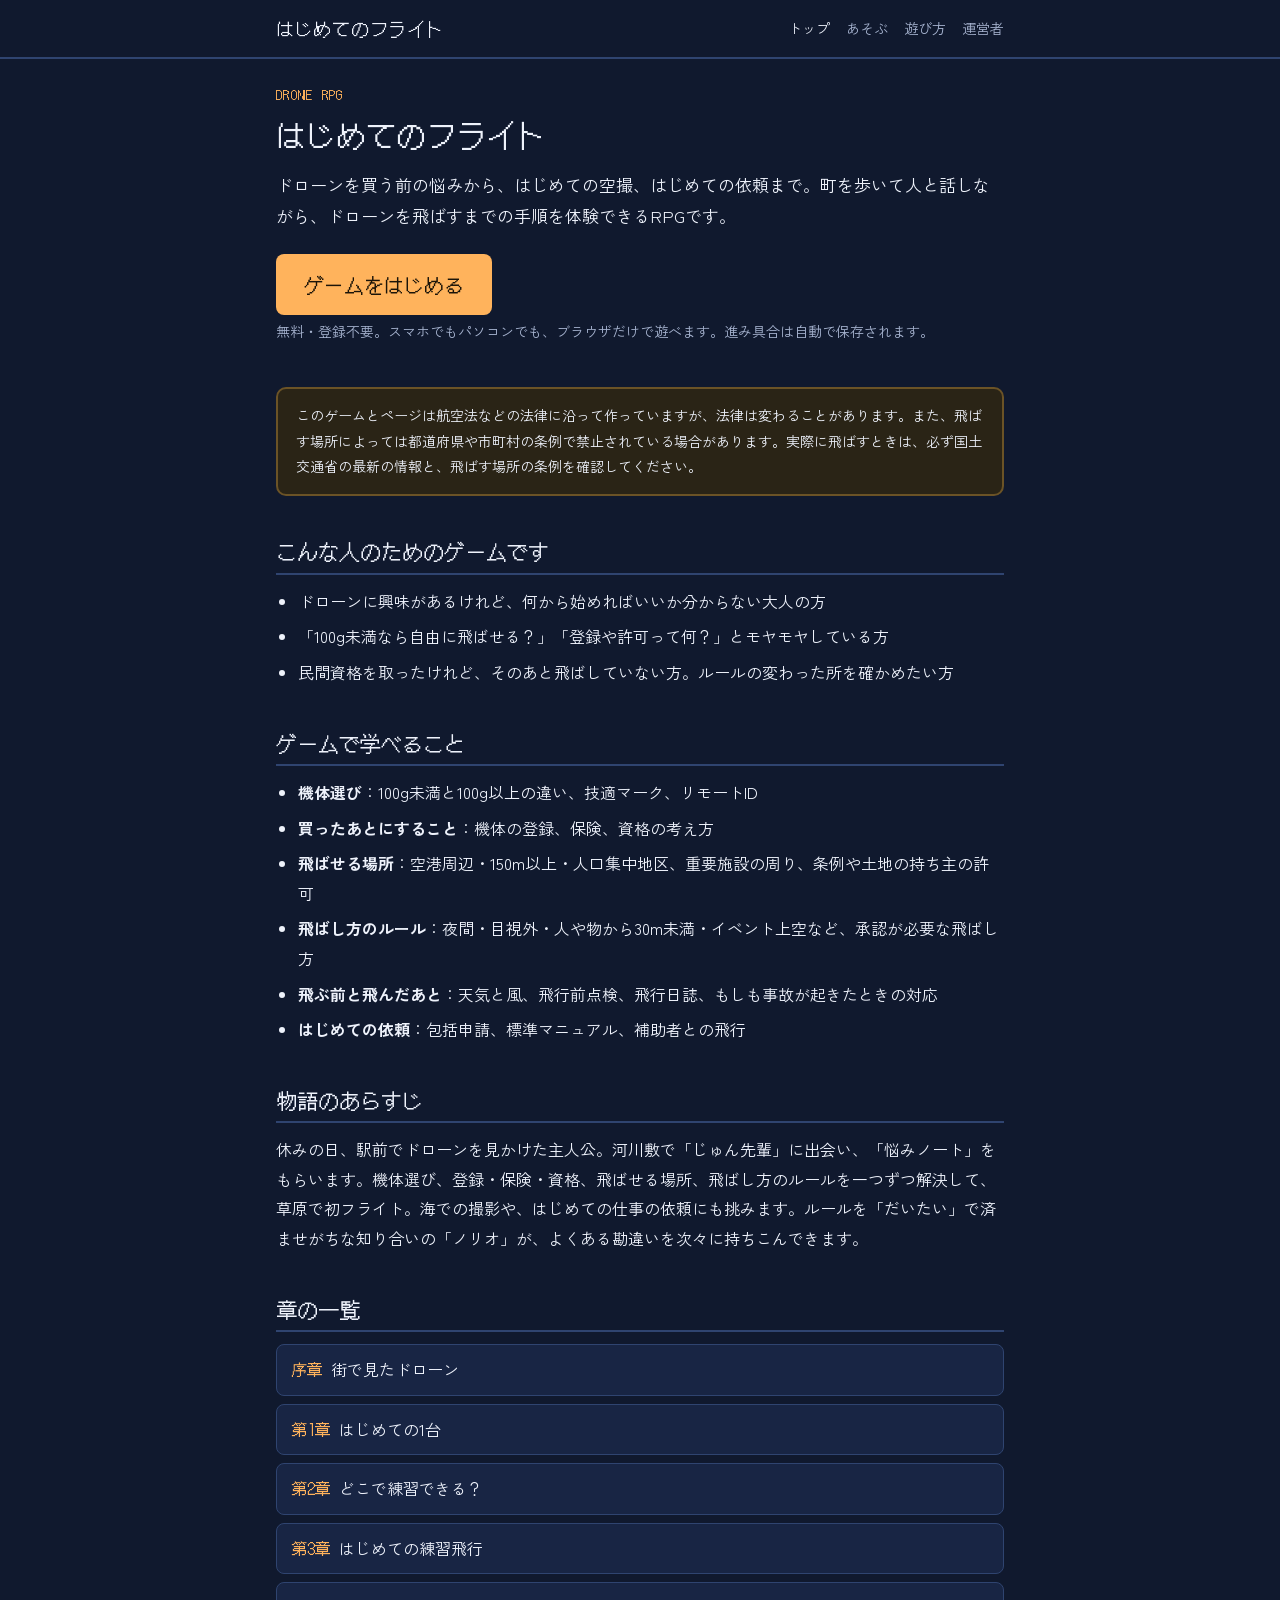
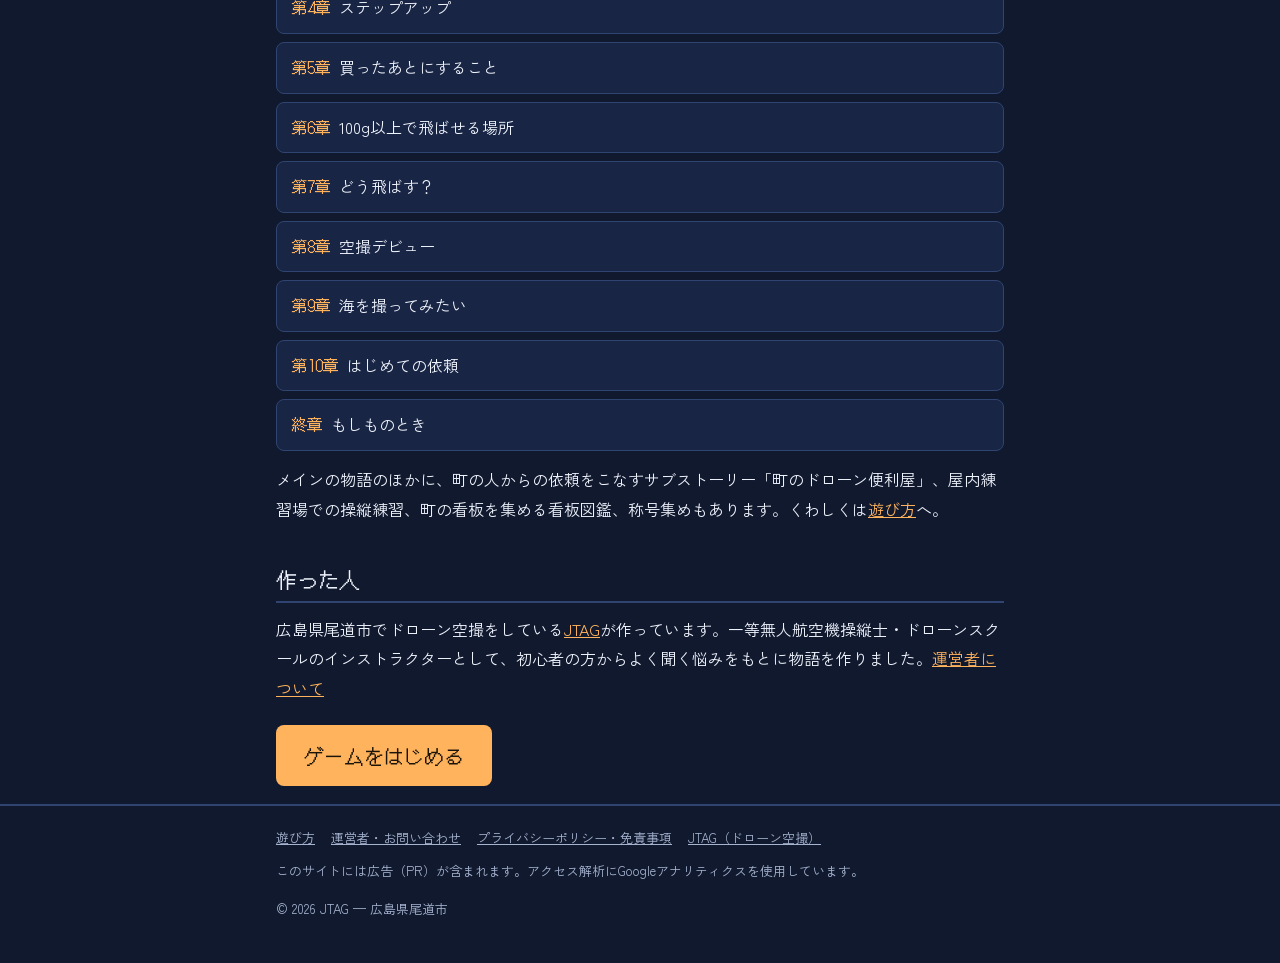
==== public/index.html @ 224a74e0 "ゲーム公開用リポジトリの初期構成（紹介・遊び方・運営者・プライバシーポリシー、Cloudflare Pages 用） Co-Authored-By: Claude Opus 5.5 (1M conte" ====
<!DOCTYPE html>
<html lang="ja">
<head>
<meta charset="UTF-8">
<meta name="viewport" content="width=device-width, initial-scale=1.0">
<title>はじめてのフライト｜ドローンのルールを学べるRPG</title>
<meta name="description" content="ドローンを買う前の悩みから初フライトまでを、RPGで体験しながら学べる無料のブラウザゲーム。機体選び・登録・飛ばせる場所・飛ばし方のルール・飛行前点検を、遊びながら身につけます。">
<link rel="canonical" href="https://game.jtag-works.jp/">
<meta property="og:type" content="website">
<meta property="og:site_name" content="はじめてのフライト">
<meta property="og:locale" content="ja_JP">
<meta property="og:url" content="https://game.jtag-works.jp/">
<meta property="og:title" content="はじめてのフライト｜ドローンのルールを学べるRPG">
<meta property="og:description" content="ドローンを買う前の悩みから初フライトまでを、RPGで体験しながら学べる無料のブラウザゲーム。機体選び・登録・飛ばせる場所・飛ばし方のルール・飛行前点検を、遊びながら身につけます。">
<link rel="icon" href="favicon.svg" type="image/svg+xml">
<link rel="preconnect" href="https://fonts.googleapis.com">
<link rel="preconnect" href="https://fonts.gstatic.com" crossorigin>
<link rel="stylesheet" href="https://fonts.googleapis.com/css2?family=DotGothic16&family=Zen+Kaku+Gothic+New:wght@400;500;700&display=swap">
<link rel="stylesheet" href="site.css?v=1">
<!-- AdSense: 審査用・広告用のコードを受け取ったら、ここに貼る（docs/publish-steps.md の 5） -->
<script src="analytics.js?v=1"></script>
</head>
<body>
<header class="top">
  <div class="wrap">
    <a class="brand" href="index.html">はじめてのフライト</a>
    <nav aria-label="メニュー">
      <a href="index.html" aria-current="page">トップ</a>
      <a href="play.html">あそぶ</a>
      <a href="how-to-play.html">遊び方</a>
      <a href="about.html">運営者</a>
    </nav>
  </div>
</header>
<main class="wrap">
<section class="hero">
  <p class="sky">DRONE RPG</p>
  <h1>はじめてのフライト</h1>
  <p class="lead">ドローンを買う前の悩みから、はじめての空撮、はじめての依頼まで。町を歩いて人と話しながら、ドローンを飛ばすまでの手順を体験できるRPGです。</p>
  <a class="play" href="play.html">ゲームをはじめる</a>
  <p class="dim">無料・登録不要。スマホでもパソコンでも、ブラウザだけで遊べます。進み具合は自動で保存されます。</p>
</section>

<div class="notice">このゲームとページは航空法などの法律に沿って作っていますが、法律は変わることがあります。また、飛ばす場所によっては都道府県や市町村の条例で禁止されている場合があります。実際に飛ばすときは、必ず国土交通省の最新の情報と、飛ばす場所の条例を確認してください。</div>

<h2>こんな人のためのゲームです</h2>
<ul>
  <li>ドローンに興味があるけれど、何から始めればいいか分からない大人の方</li>
  <li>「100g未満なら自由に飛ばせる？」「登録や許可って何？」とモヤモヤしている方</li>
  <li>民間資格を取ったけれど、そのあと飛ばしていない方。ルールの変わった所を確かめたい方</li>
</ul>

<h2>ゲームで学べること</h2>
<ul>
  <li><b>機体選び</b>：100g未満と100g以上の違い、技適マーク、リモートID</li>
  <li><b>買ったあとにすること</b>：機体の登録、保険、資格の考え方</li>
  <li><b>飛ばせる場所</b>：空港周辺・150m以上・人口集中地区、重要施設の周り、条例や土地の持ち主の許可</li>
  <li><b>飛ばし方のルール</b>：夜間・目視外・人や物から30m未満・イベント上空など、承認が必要な飛ばし方</li>
  <li><b>飛ぶ前と飛んだあと</b>：天気と風、飛行前点検、飛行日誌、もしも事故が起きたときの対応</li>
  <li><b>はじめての依頼</b>：包括申請、標準マニュアル、補助者との飛行</li>
</ul>

<h2>物語のあらすじ</h2>
<p>休みの日、駅前でドローンを見かけた主人公。河川敷で「じゅん先輩」に出会い、「悩みノート」をもらいます。機体選び、登録・保険・資格、飛ばせる場所、飛ばし方のルールを一つずつ解決して、草原で初フライト。海での撮影や、はじめての仕事の依頼にも挑みます。ルールを「だいたい」で済ませがちな知り合いの「ノリオ」が、よくある勘違いを次々に持ちこんできます。</p>

<h2>章の一覧</h2>
<ol class="chapters">
  <li><b>序章</b>街で見たドローン</li>
  <li><b>第1章</b>はじめての1台</li>
  <li><b>第2章</b>どこで練習できる？</li>
  <li><b>第3章</b>はじめての練習飛行</li>
  <li><b>第4章</b>ステップアップ</li>
  <li><b>第5章</b>買ったあとにすること</li>
  <li><b>第6章</b>100g以上で飛ばせる場所</li>
  <li><b>第7章</b>どう飛ばす？</li>
  <li><b>第8章</b>空撮デビュー</li>
  <li><b>第9章</b>海を撮ってみたい</li>
  <li><b>第10章</b>はじめての依頼</li>
  <li><b>終章</b>もしものとき</li>
</ol>
<p>メインの物語のほかに、町の人からの依頼をこなすサブストーリー「町のドローン便利屋」、屋内練習場での操縦練習、町の看板を集める看板図鑑、称号集めもあります。くわしくは<a href="how-to-play.html">遊び方</a>へ。</p>

<h2>作った人</h2>
<p>広島県尾道市でドローン空撮をしている<a href="https://jtag-works.jp/">JTAG</a>が作っています。一等無人航空機操縦士・ドローンスクールのインストラクターとして、初心者の方からよく聞く悩みをもとに物語を作りました。<a href="about.html">運営者について</a></p>

<p><a class="play" href="play.html">ゲームをはじめる</a></p>
</main>
<footer class="foot">
  <div class="wrap">
    <nav aria-label="サイト情報">
      <a href="how-to-play.html">遊び方</a>
      <a href="about.html">運営者・お問い合わせ</a>
      <a href="privacy.html">プライバシーポリシー・免責事項</a>
      <a href="https://jtag-works.jp/">JTAG（ドローン空撮）</a>
    </nav>
    <p>このサイトには広告（PR）が含まれます。アクセス解析にGoogleアナリティクスを使用しています。</p>
    <p>© 2026 JTAG — 広島県尾道市</p>
  </div>
</footer>
</body>
</html>
---- public/site.css ----
/* 紹介・遊び方・運営者・プライバシーポリシーのページ用（ゲーム画面と同じ「夕方の空」の色） */
:root {
  --sky: #10192e; --sky-2: #182544; --line: #2f4470;
  --ink: #eef2fb; --ink-dim: #a7b4d0; --sun: #ffb35c;
  --pixel: 'DotGothic16', 'Zen Kaku Gothic New', 'Hiragino Sans', sans-serif;
  --body: 'Zen Kaku Gothic New', 'Hiragino Sans', 'Yu Gothic', sans-serif;
  color-scheme: dark;
}
* { box-sizing: border-box; }
body { margin: 0; background: var(--sky); color: var(--ink); font-family: var(--body); font-size: 16px; line-height: 1.85; }
a { color: var(--sun); }
.wrap { max-width: 760px; margin: 0 auto; padding: 0 16px; }
.top { border-bottom: 2px solid var(--line); }
.top .wrap { display: flex; flex-wrap: wrap; align-items: center; justify-content: space-between; gap: 8px 16px; padding-block: 12px; }
.brand { font-family: var(--pixel); font-size: 18px; color: var(--ink); text-decoration: none; letter-spacing: .04em; }
.top nav { display: flex; flex-wrap: wrap; gap: 4px 16px; font-size: 14px; }
.top nav a { color: var(--ink-dim); text-decoration: none; }
.top nav a:hover, .top nav a[aria-current] { color: var(--ink); }
main { padding-block: 32px 48px; }
h1, h2, h3 { font-family: var(--pixel); font-weight: 400; line-height: 1.45; text-wrap: balance; }
h1 { font-size: 30px; margin: 0 0 12px; }
h2 { font-size: 21px; margin: 40px 0 12px; padding-bottom: 6px; border-bottom: 2px solid var(--line); }
h3 { font-size: 17px; margin: 24px 0 6px; color: var(--sun); }
p { margin: 0 0 14px; }
ul, ol { margin: 0 0 14px; padding-left: 1.4em; }
li { margin-bottom: 6px; }
.lead { font-size: 17px; }
.dim { color: var(--ink-dim); font-size: 14px; }
.panel { background: var(--sky-2); border: 2px solid var(--line); border-radius: 10px; padding: 16px 18px; margin: 20px 0; }
.notice { background: #2a2416; border: 2px solid #6b5326; border-radius: 10px; padding: 14px 18px; font-size: 14px; margin: 20px 0; }
.play { display: inline-block; font-family: var(--pixel); font-size: 20px; background: var(--sun); color: #1b1408; text-decoration: none; padding: 12px 28px; border-radius: 8px; margin: 8px 0 4px; }
.play:hover { filter: brightness(1.08); }
.hero { padding: 24px 0 8px; }
.hero .sky { font-family: var(--pixel); color: var(--sun); letter-spacing: .1em; font-size: 13px; margin-bottom: 6px; }
table { border-collapse: collapse; width: 100%; font-size: 15px; margin: 0 0 14px; }
th, td { border: 1px solid var(--line); padding: 8px 10px; text-align: left; vertical-align: top; }
th { background: var(--sky-2); font-weight: 500; white-space: nowrap; }
.chapters { list-style: none; padding: 0; display: grid; gap: 8px; }
.chapters li { background: var(--sky-2); border: 1px solid var(--line); border-radius: 8px; padding: 10px 14px; margin: 0; }
.chapters b { font-family: var(--pixel); font-weight: 400; color: var(--sun); margin-right: 8px; }
.foot { border-top: 2px solid var(--line); font-size: 13px; color: var(--ink-dim); }
.foot .wrap { padding-block: 20px 28px; }
.foot nav { display: flex; flex-wrap: wrap; gap: 4px 16px; margin-bottom: 8px; }
.foot a { color: var(--ink-dim); }
@media (max-width: 480px) { h1 { font-size: 25px; } h2 { font-size: 19px; } th { white-space: normal; } }
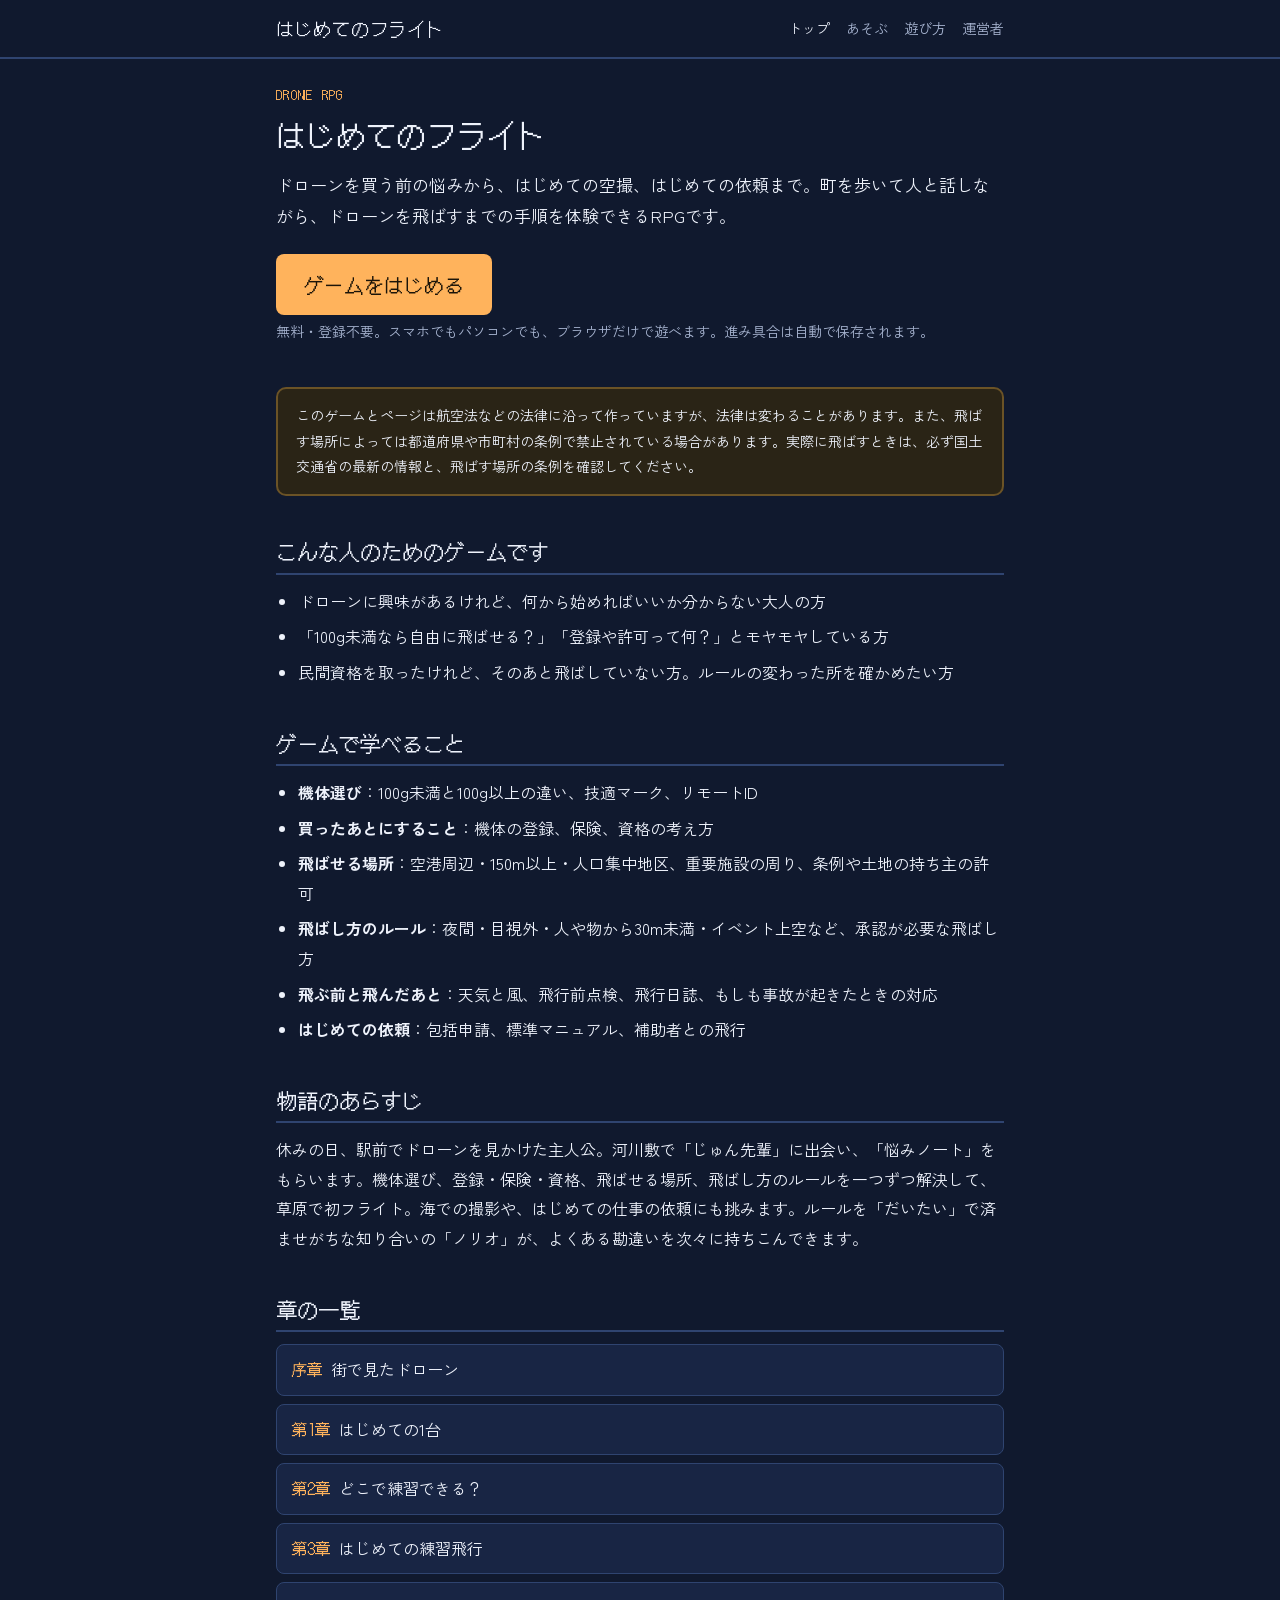
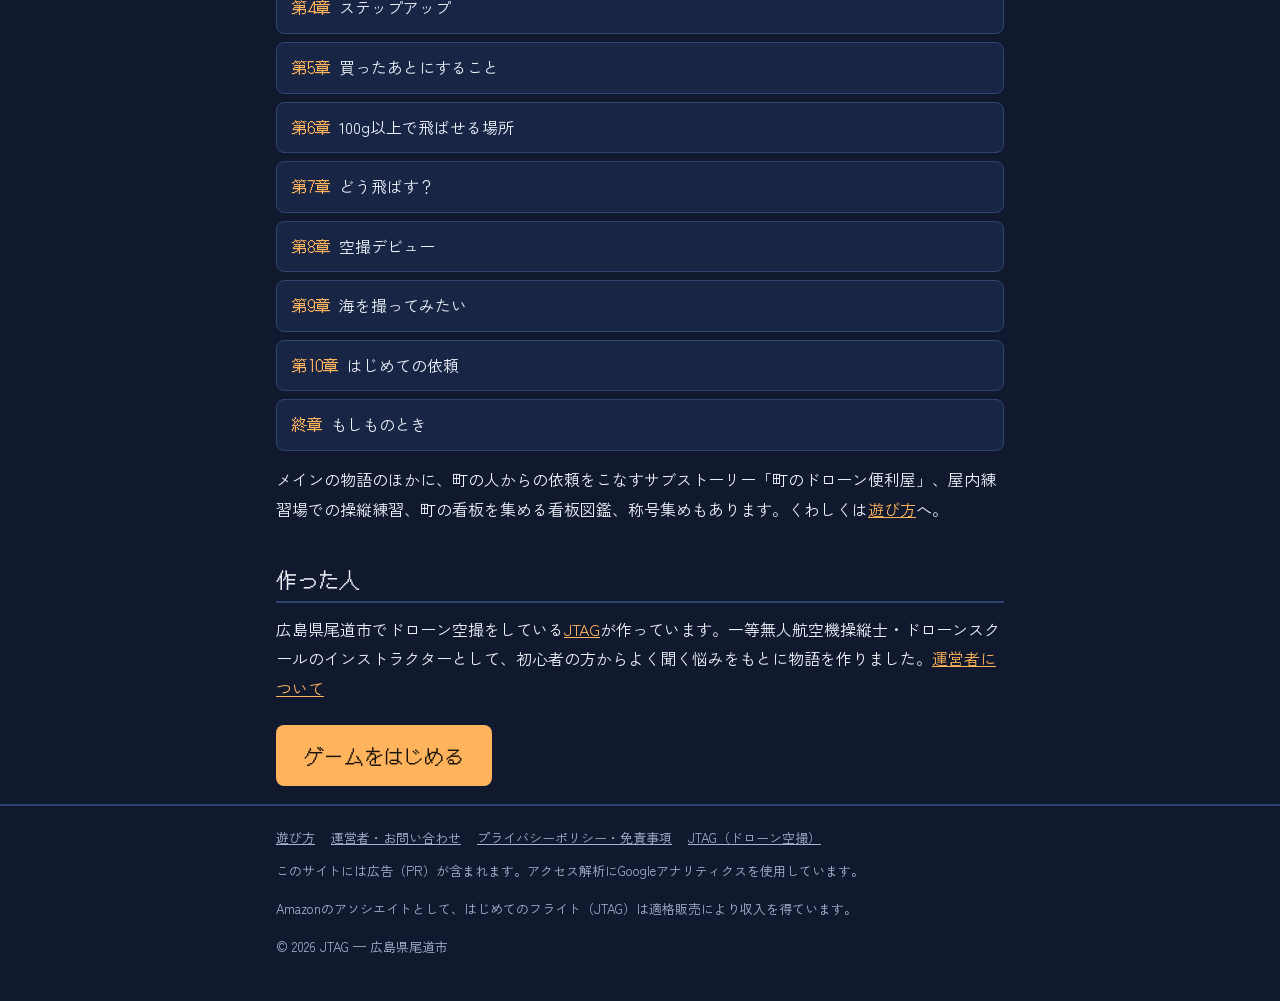
==== commit 0efd4c12: "室内練習機のAmazonリンクを反映し、アソシエイトの定型文を追加 Co-Authored-By: Claude Opus 5.5 (1M context) <noreply@anthropic.co" ====
--- a/public/index.html
+++ b/public/index.html
@@ -94,6 +94,7 @@
       <a href="https://jtag-works.jp/">JTAG（ドローン空撮）</a>
     </nav>
     <p>このサイトには広告（PR）が含まれます。アクセス解析にGoogleアナリティクスを使用しています。</p>
+    <p>Amazonのアソシエイトとして、はじめてのフライト（JTAG）は適格販売により収入を得ています。</p>
     <p>© 2026 JTAG — 広島県尾道市</p>
   </div>
 </footer>
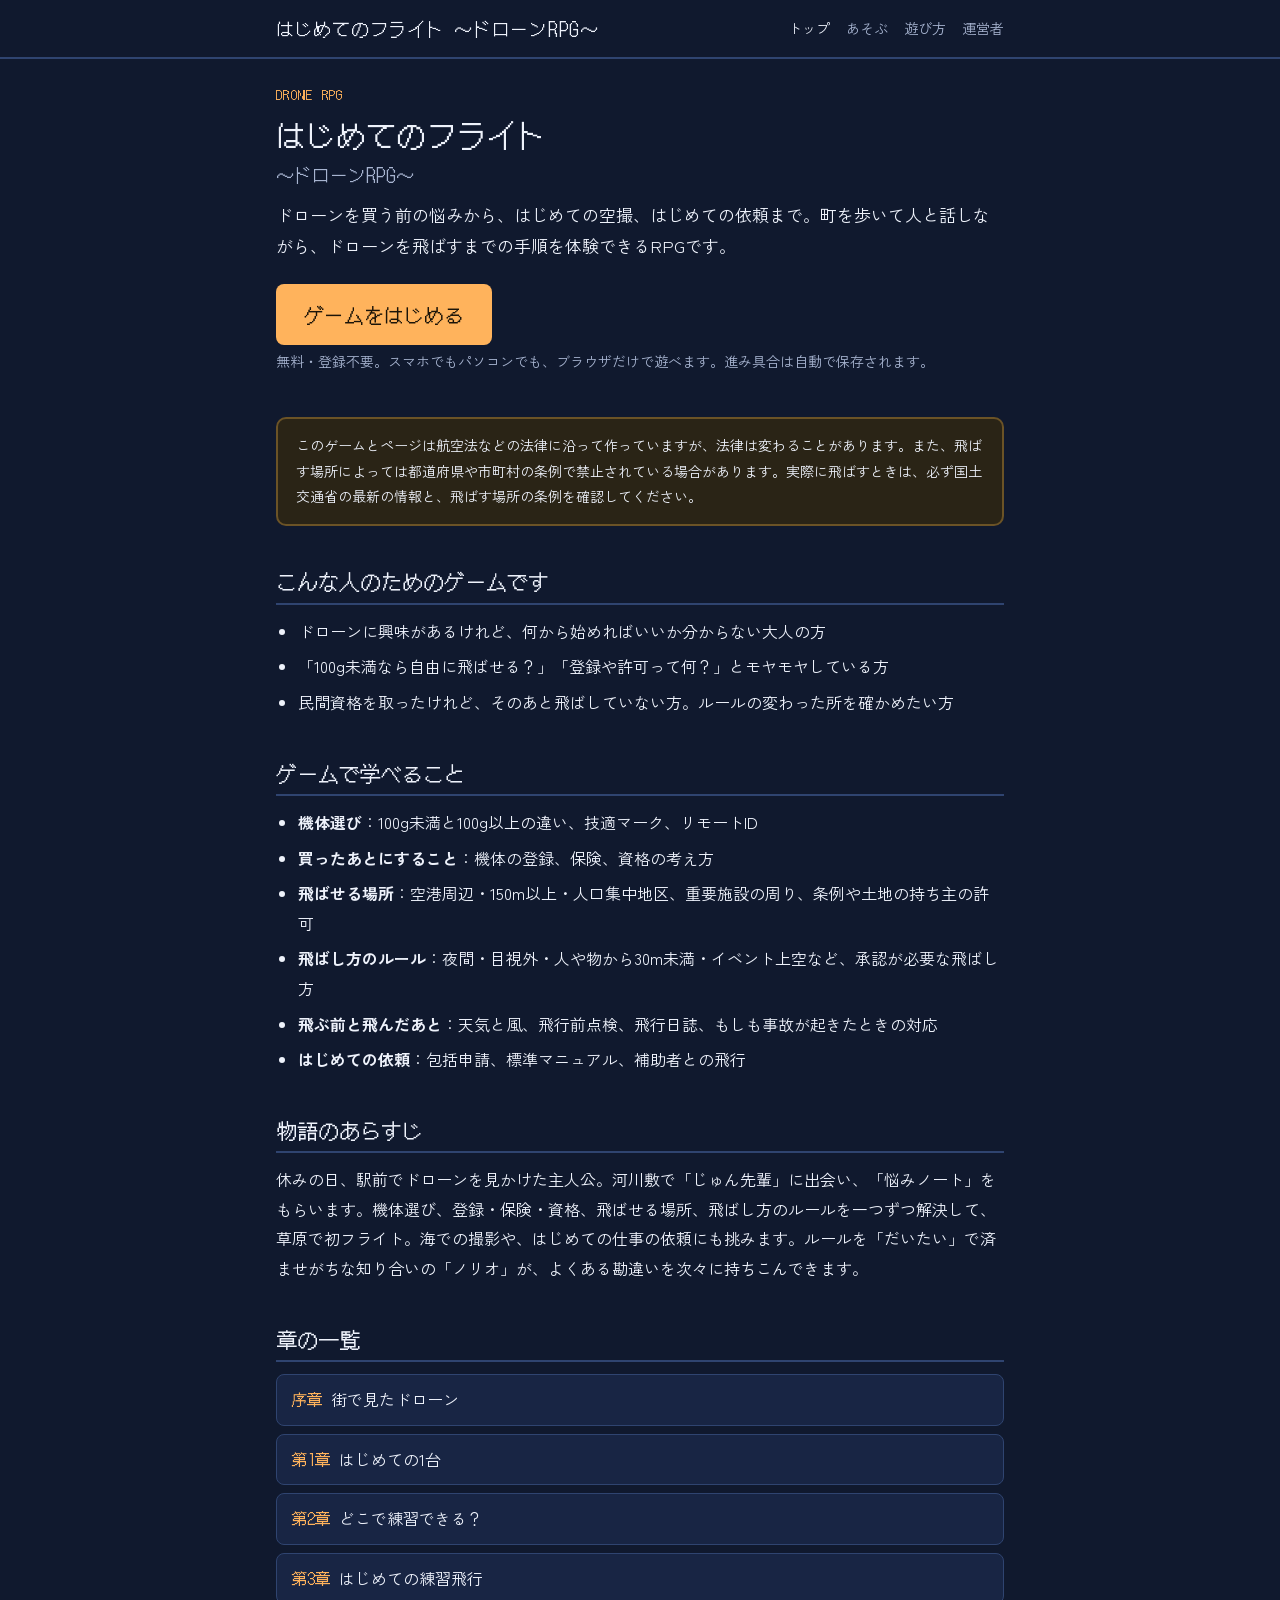
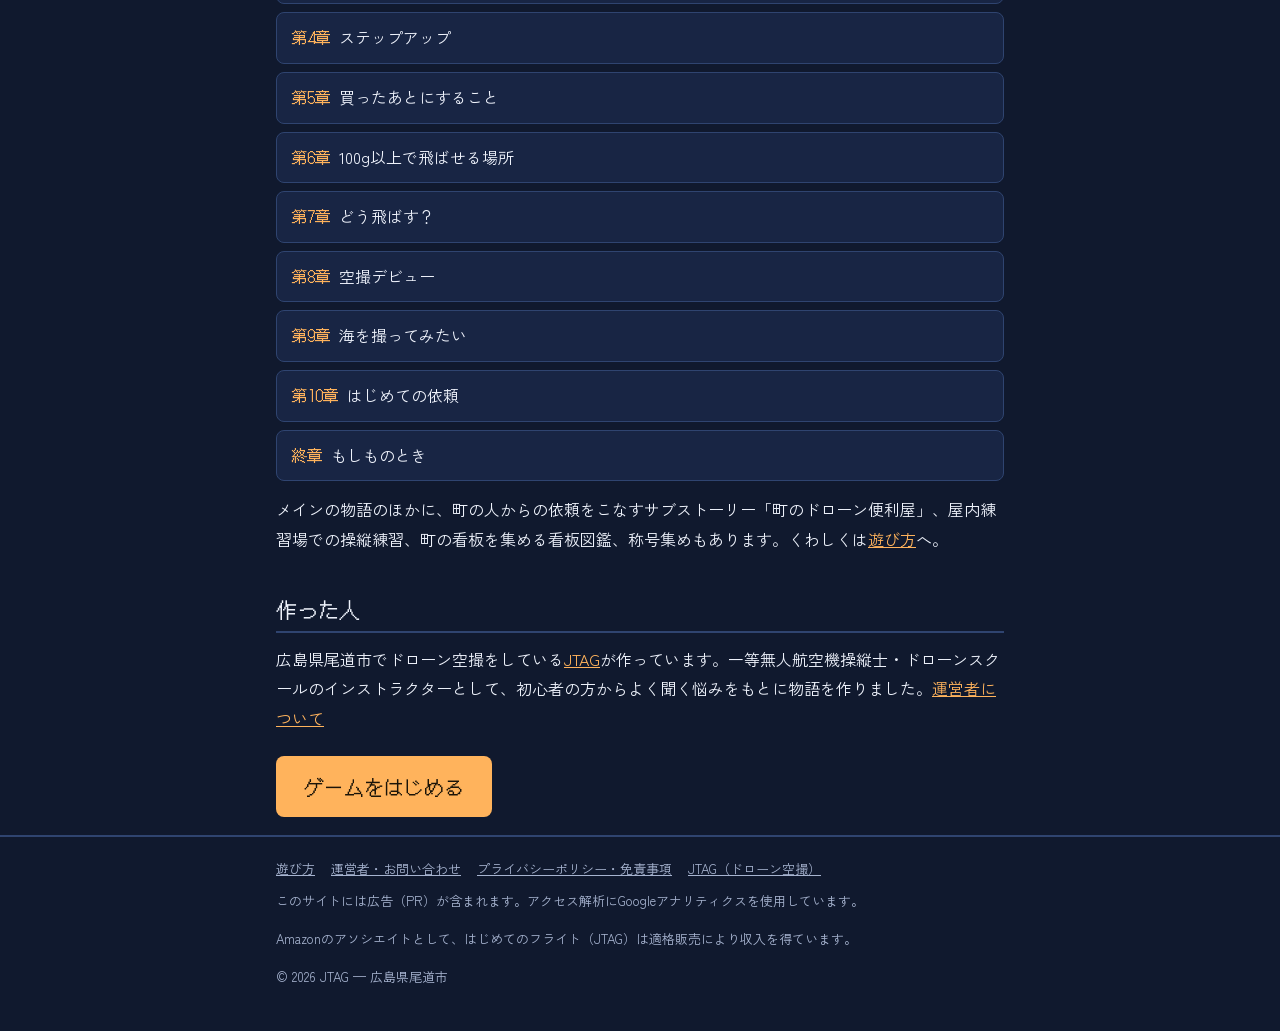
==== commit e6761487: "v1.8.1：タイトルを「はじめてのフライト 〜ドローンRPG〜」に。説明ページの表記もそろえる Co-Authored-By: Claude Opus 5.5 (1M context) <norep" ====
--- a/public/index.html
+++ b/public/index.html
@@ -3,27 +3,27 @@
 <head>
 <meta charset="UTF-8">
 <meta name="viewport" content="width=device-width, initial-scale=1.0">
-<title>はじめてのフライト｜ドローンのルールを学べるRPG</title>
+<title>はじめてのフライト 〜ドローンRPG〜｜ドローンのルールを学べるゲーム</title>
 <meta name="description" content="ドローンを買う前の悩みから初フライトまでを、RPGで体験しながら学べる無料のブラウザゲーム。機体選び・登録・飛ばせる場所・飛ばし方のルール・飛行前点検を、遊びながら身につけます。">
 <link rel="canonical" href="https://game.jtag-works.jp/">
 <meta property="og:type" content="website">
-<meta property="og:site_name" content="はじめてのフライト">
+<meta property="og:site_name" content="はじめてのフライト 〜ドローンRPG〜">
 <meta property="og:locale" content="ja_JP">
 <meta property="og:url" content="https://game.jtag-works.jp/">
-<meta property="og:title" content="はじめてのフライト｜ドローンのルールを学べるRPG">
+<meta property="og:title" content="はじめてのフライト 〜ドローンRPG〜｜ドローンのルールを学べるゲーム">
 <meta property="og:description" content="ドローンを買う前の悩みから初フライトまでを、RPGで体験しながら学べる無料のブラウザゲーム。機体選び・登録・飛ばせる場所・飛ばし方のルール・飛行前点検を、遊びながら身につけます。">
 <link rel="icon" href="favicon.svg" type="image/svg+xml">
 <link rel="preconnect" href="https://fonts.googleapis.com">
 <link rel="preconnect" href="https://fonts.gstatic.com" crossorigin>
 <link rel="stylesheet" href="https://fonts.googleapis.com/css2?family=DotGothic16&family=Zen+Kaku+Gothic+New:wght@400;500;700&display=swap">
-<link rel="stylesheet" href="site.css?v=1">
+<link rel="stylesheet" href="site.css?v=2">
 <!-- AdSense: 審査用・広告用のコードを受け取ったら、ここに貼る（docs/publish-steps.md の 5） -->
 <script src="analytics.js?v=1"></script>
 </head>
 <body>
 <header class="top">
   <div class="wrap">
-    <a class="brand" href="index.html">はじめてのフライト</a>
+    <a class="brand" href="index.html">はじめてのフライト 〜ドローンRPG〜</a>
     <nav aria-label="メニュー">
       <a href="index.html" aria-current="page">トップ</a>
       <a href="play.html">あそぶ</a>
@@ -35,7 +35,7 @@
 <main class="wrap">
 <section class="hero">
   <p class="sky">DRONE RPG</p>
-  <h1>はじめてのフライト</h1>
+  <h1>はじめてのフライト<br><small class="subtitle">〜ドローンRPG〜</small></h1>
   <p class="lead">ドローンを買う前の悩みから、はじめての空撮、はじめての依頼まで。町を歩いて人と話しながら、ドローンを飛ばすまでの手順を体験できるRPGです。</p>
   <a class="play" href="play.html">ゲームをはじめる</a>
   <p class="dim">無料・登録不要。スマホでもパソコンでも、ブラウザだけで遊べます。進み具合は自動で保存されます。</p>
--- a/public/site.css
+++ b/public/site.css
@@ -43,3 +43,4 @@
 .foot nav { display: flex; flex-wrap: wrap; gap: 4px 16px; margin-bottom: 8px; }
 .foot a { color: var(--ink-dim); }
 @media (max-width: 480px) { h1 { font-size: 25px; } h2 { font-size: 19px; } th { white-space: normal; } }
+.hero h1 .subtitle { display: block; font-size: 18px; color: var(--ink-dim); margin-top: 4px; }
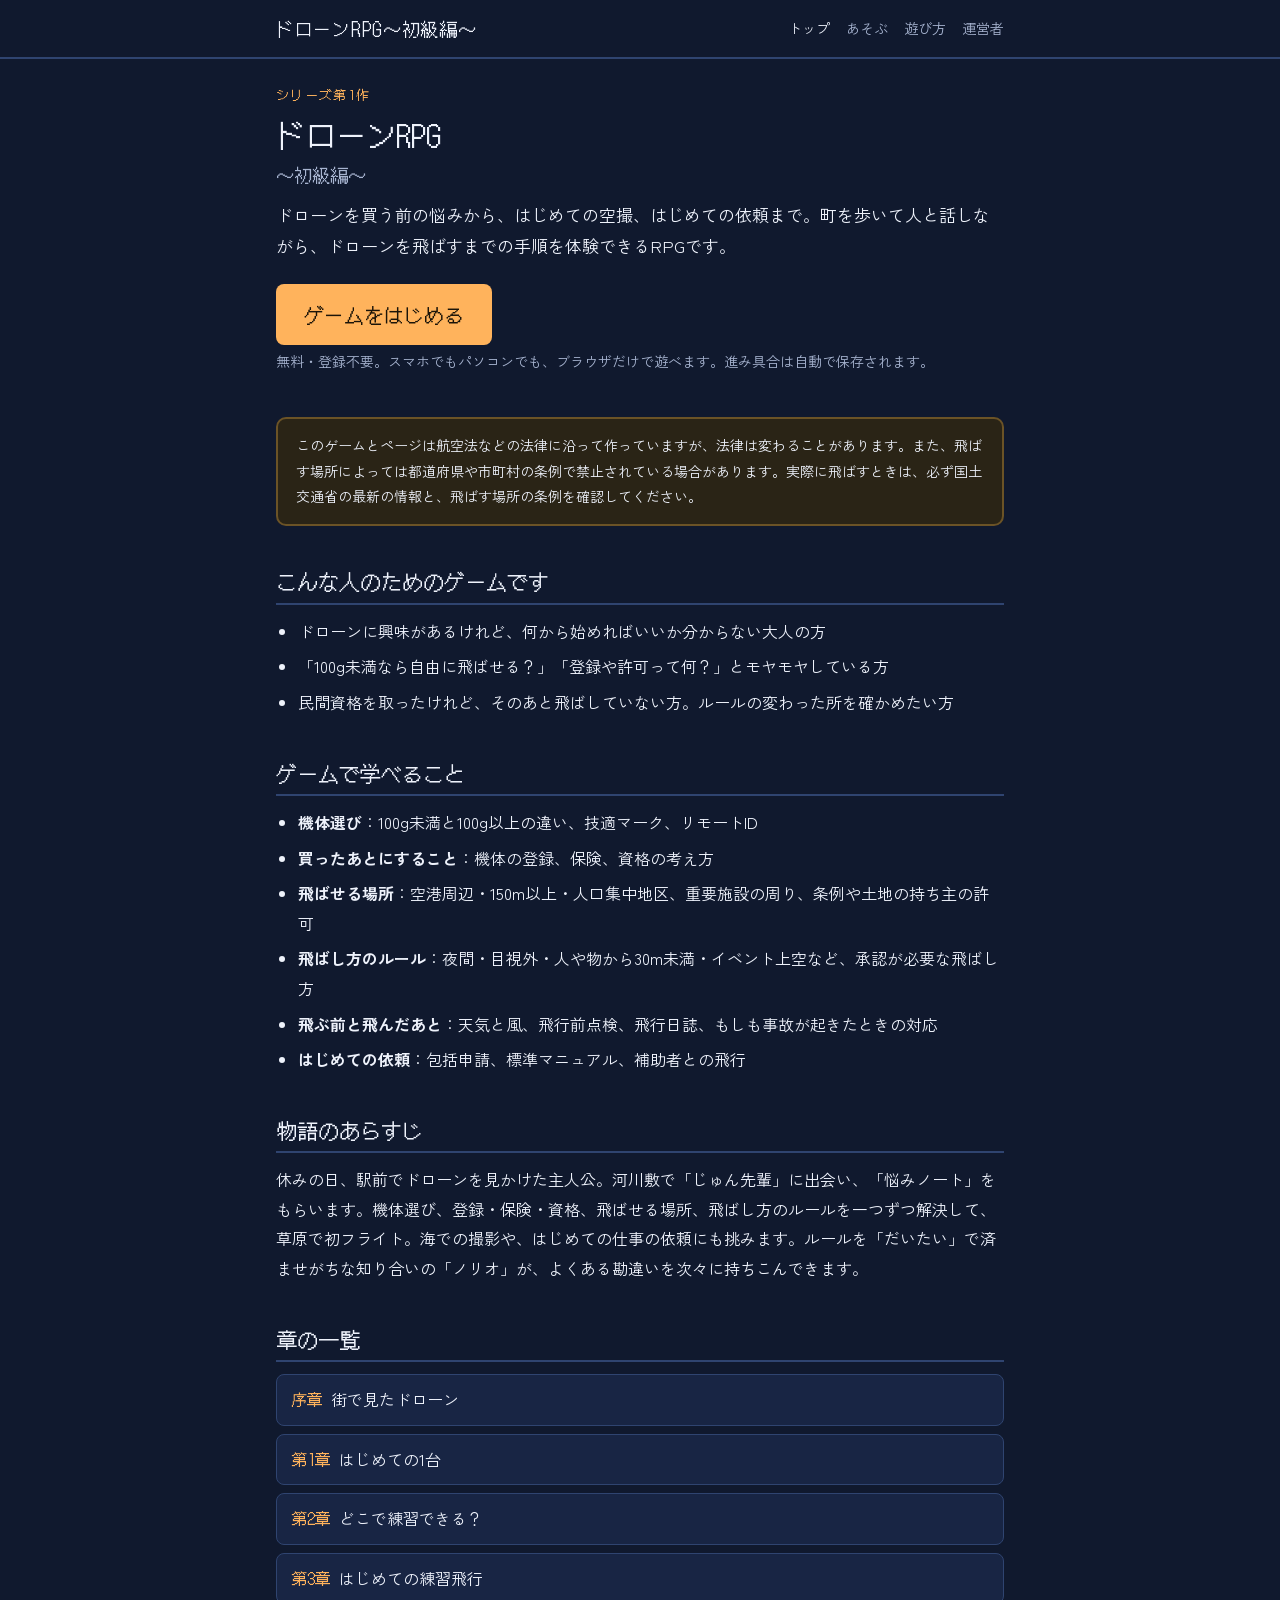
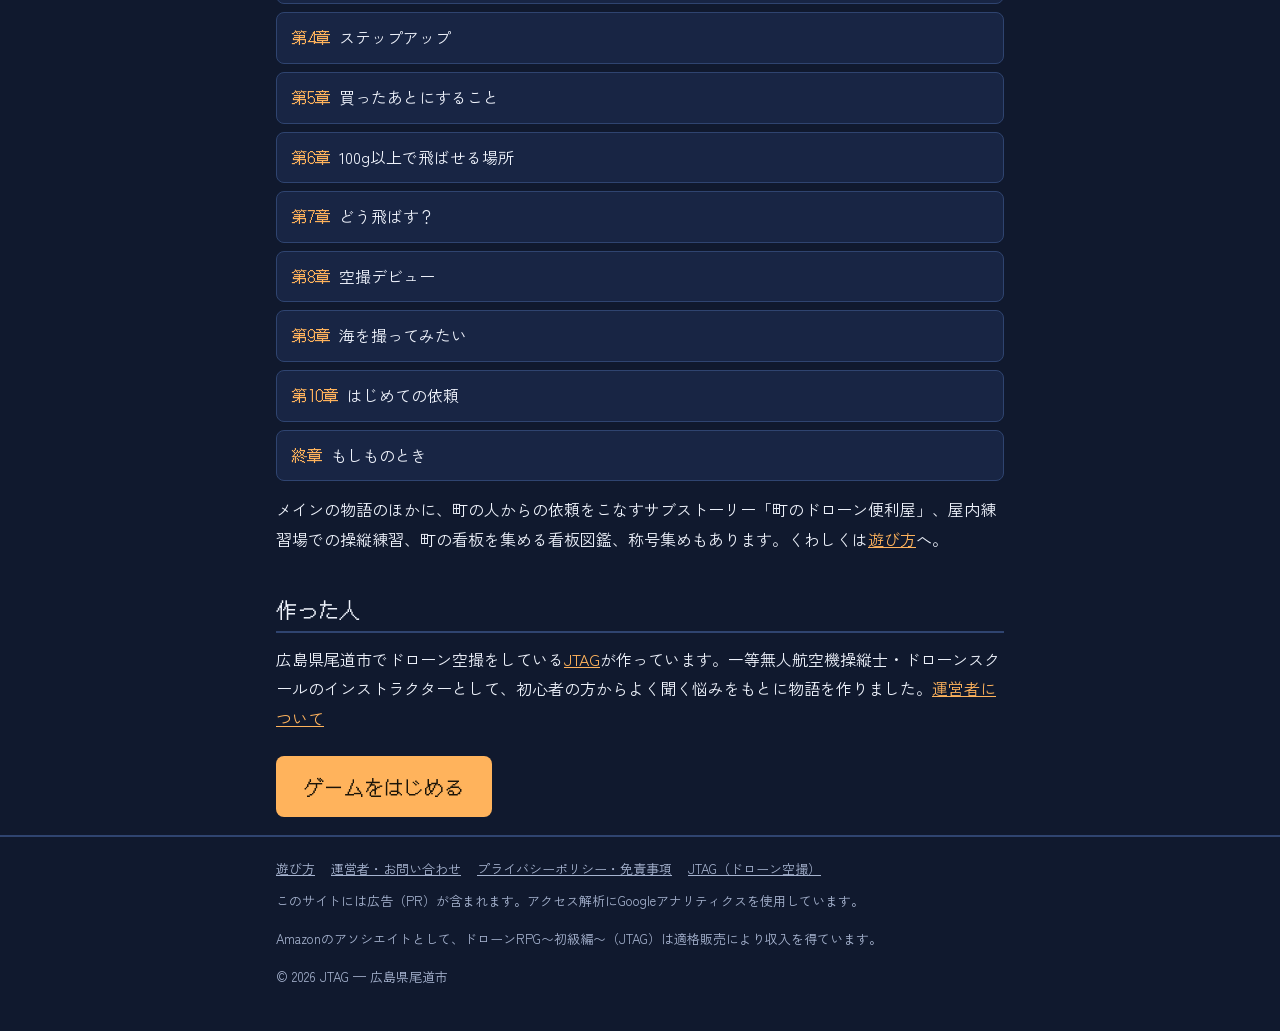
==== commit 72a4a952: "v1.9.0：題名を「ドローンRPG〜初級編〜」に。名前入力・おすすめ機材の追加など。説明ページの表記もそろえる Co-Authored-By: Claude Opus 5.5 <noreply@an" ====
--- a/public/index.html
+++ b/public/index.html
@@ -3,14 +3,14 @@
 <head>
 <meta charset="UTF-8">
 <meta name="viewport" content="width=device-width, initial-scale=1.0">
-<title>はじめてのフライト 〜ドローンRPG〜｜ドローンのルールを学べるゲーム</title>
+<title>ドローンRPG〜初級編〜｜ドローンのルールを学べるゲーム</title>
 <meta name="description" content="ドローンを買う前の悩みから初フライトまでを、RPGで体験しながら学べる無料のブラウザゲーム。機体選び・登録・飛ばせる場所・飛ばし方のルール・飛行前点検を、遊びながら身につけます。">
 <link rel="canonical" href="https://game.jtag-works.jp/">
 <meta property="og:type" content="website">
-<meta property="og:site_name" content="はじめてのフライト 〜ドローンRPG〜">
+<meta property="og:site_name" content="ドローンRPG〜初級編〜">
 <meta property="og:locale" content="ja_JP">
 <meta property="og:url" content="https://game.jtag-works.jp/">
-<meta property="og:title" content="はじめてのフライト 〜ドローンRPG〜｜ドローンのルールを学べるゲーム">
+<meta property="og:title" content="ドローンRPG〜初級編〜｜ドローンのルールを学べるゲーム">
 <meta property="og:description" content="ドローンを買う前の悩みから初フライトまでを、RPGで体験しながら学べる無料のブラウザゲーム。機体選び・登録・飛ばせる場所・飛ばし方のルール・飛行前点検を、遊びながら身につけます。">
 <link rel="icon" href="favicon.svg" type="image/svg+xml">
 <link rel="preconnect" href="https://fonts.googleapis.com">
@@ -23,7 +23,7 @@
 <body>
 <header class="top">
   <div class="wrap">
-    <a class="brand" href="index.html">はじめてのフライト 〜ドローンRPG〜</a>
+    <a class="brand" href="index.html">ドローンRPG〜初級編〜</a>
     <nav aria-label="メニュー">
       <a href="index.html" aria-current="page">トップ</a>
       <a href="play.html">あそぶ</a>
@@ -34,8 +34,8 @@
 </header>
 <main class="wrap">
 <section class="hero">
-  <p class="sky">DRONE RPG</p>
-  <h1>はじめてのフライト<br><small class="subtitle">〜ドローンRPG〜</small></h1>
+  <p class="sky">シリーズ第1作</p>
+  <h1>ドローンRPG<br><small class="subtitle">〜初級編〜</small></h1>
   <p class="lead">ドローンを買う前の悩みから、はじめての空撮、はじめての依頼まで。町を歩いて人と話しながら、ドローンを飛ばすまでの手順を体験できるRPGです。</p>
   <a class="play" href="play.html">ゲームをはじめる</a>
   <p class="dim">無料・登録不要。スマホでもパソコンでも、ブラウザだけで遊べます。進み具合は自動で保存されます。</p>
@@ -94,7 +94,7 @@
       <a href="https://jtag-works.jp/">JTAG（ドローン空撮）</a>
     </nav>
     <p>このサイトには広告（PR）が含まれます。アクセス解析にGoogleアナリティクスを使用しています。</p>
-    <p>Amazonのアソシエイトとして、はじめてのフライト（JTAG）は適格販売により収入を得ています。</p>
+    <p>Amazonのアソシエイトとして、ドローンRPG〜初級編〜（JTAG）は適格販売により収入を得ています。</p>
     <p>© 2026 JTAG — 広島県尾道市</p>
   </div>
 </footer>
